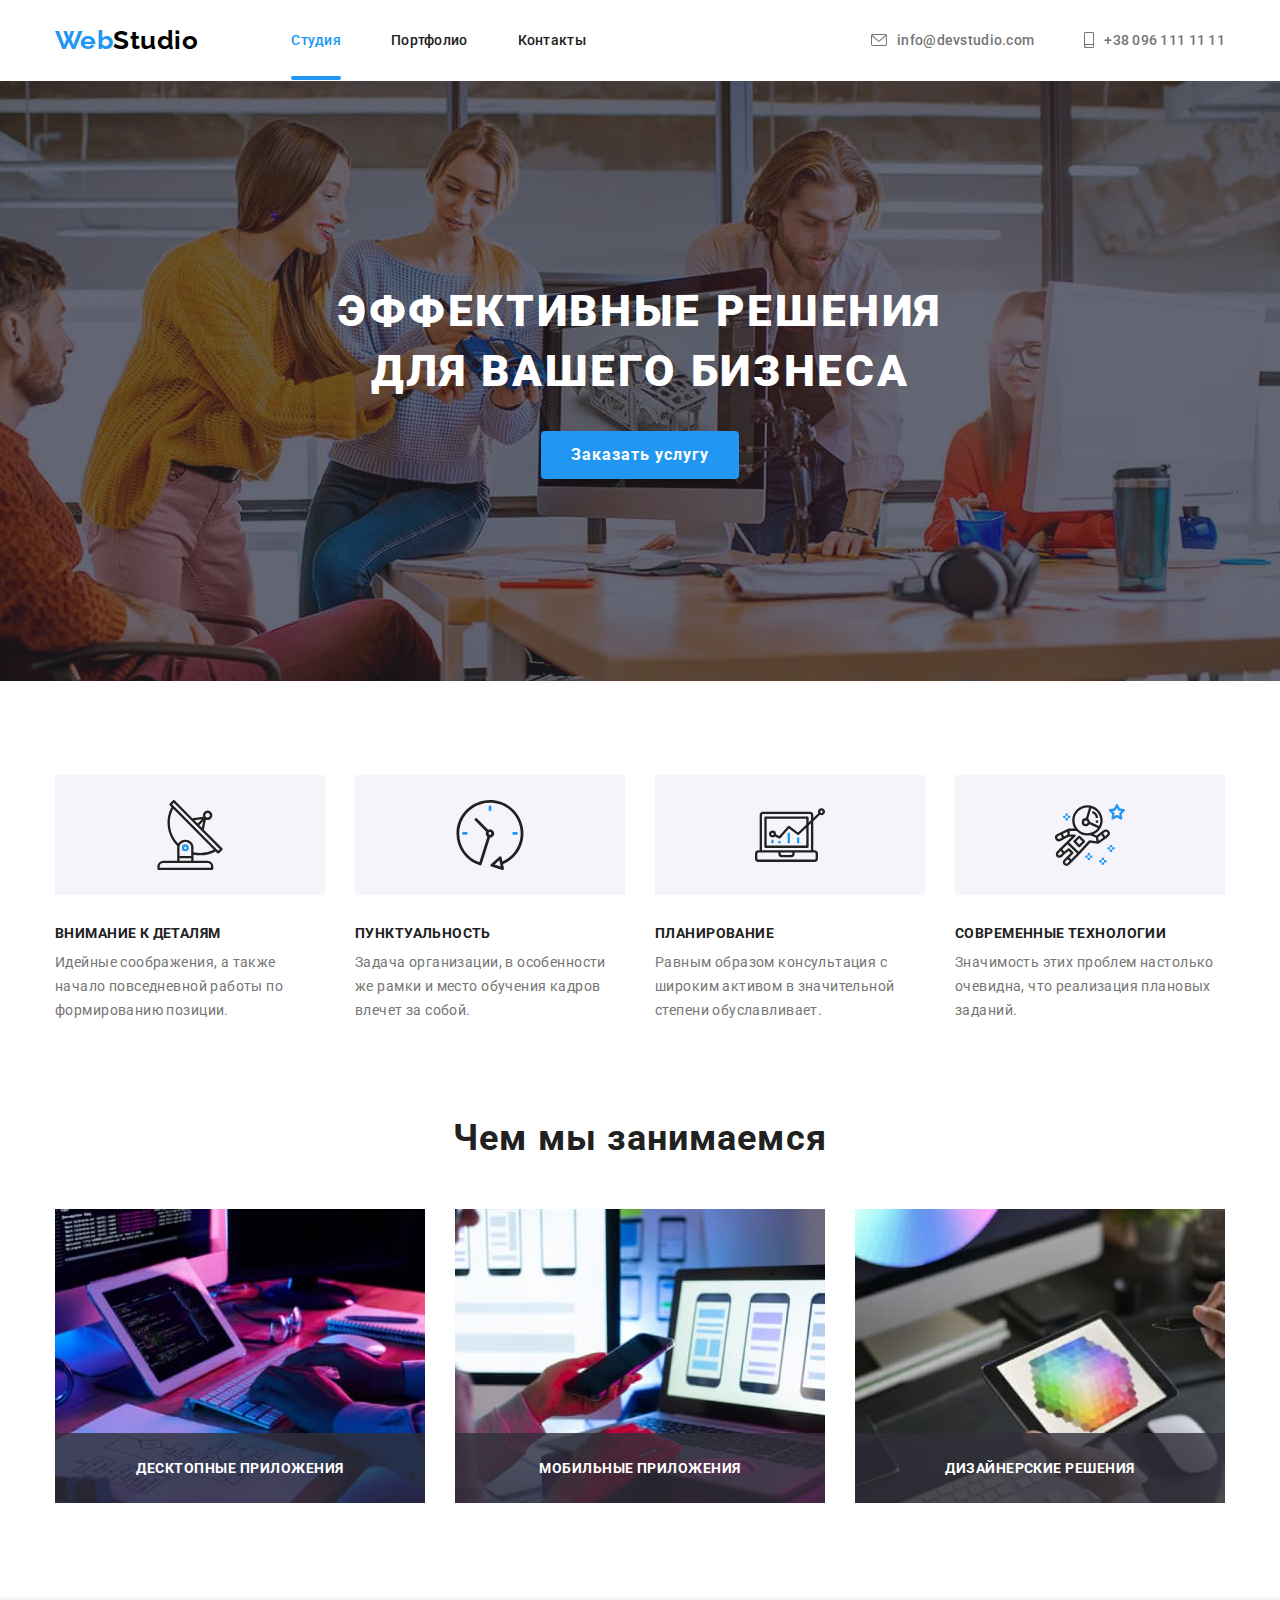
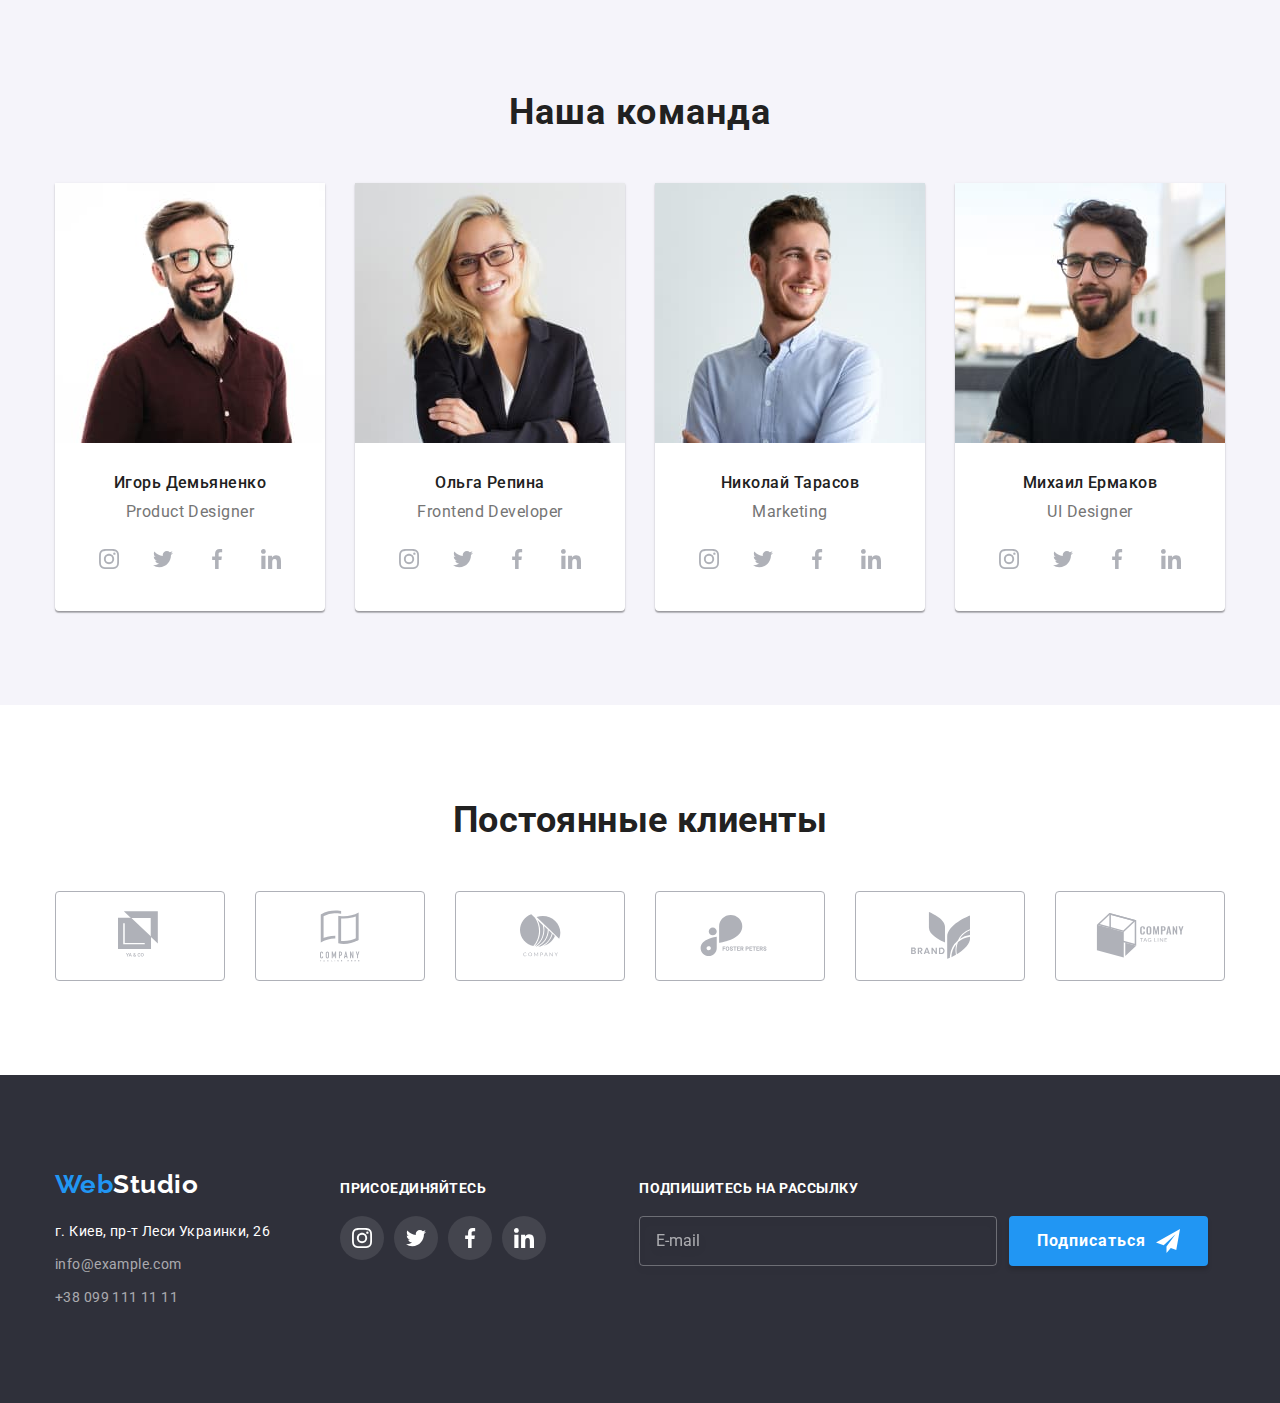
==== index.html @ e8e8400c "первый коммит домашки" ====
<!DOCTYPE html>
<html lang="ru">

<head>
    <meta charset="UTF-8">
    <meta name="viewport" content="width=device-width, initial-scale=1.0">
    <title lang="en">WebStudio</title>
    <link rel="stylesheet"
        href="https://cdnjs.cloudflare.com/ajax/libs/modern-normalize/1.0.0/modern-normalize.min.css">
    <link
        href="https://fonts.googleapis.com/css2?family=Raleway:wght@700&family=Roboto:wght@400;500;700;900&display=swap"
        rel="stylesheet">
    <link rel="stylesheet" href="./css/style.css">
</head>

<body>
    <header class="header">
        <div class="container">
            <nav class="nav">
                <a class="logotype link logo-margin-header" href="./" lang="en">
                    Web<span class="logotype-studio logotype-studio-light-theme">Studio</span>
                </a>
                <ul class="nav-list list">
                    <li class="nav-list-item">
                        <a class="nav-list-link active_link link" href="./">Студия</a>
                    </li>

                    <li class="nav-list-item">
                        <a class="nav-list-link link" href="./portfolio.html">Портфолио</a>
                    </li>

                    <li class="nav-list-item">
                        <a class="nav-list-link link" href="#">Контакты</a>
                    </li>
                </ul>
            </nav>
            <ul class="header-contacts-list list">
                <li class="header-contacts-item">
                    <a class="header-mail-link link" href="mailto:info@devstudio.com">
                        <svg class="mail-icon">
                            <use href="./images/svg/sprite.svg#icon-envelope"></use>
                        </svg>
                        info@devstudio.com
                    </a>
                </li>

                <li class="header-contacts-item">
                    <a class="header-phone-link link" href="tel:+380961111111">
                        <svg class="phone-icon">
                            <use href="./images/svg/sprite.svg#icon-smartphone"></use>
                        </svg>
                        +38 096 111 11 11
                    </a>
                </li>
            </ul>
        </div>
    </header>
    <main>
        <!-- HERO -->
        <section class="hero hero-padding">
            <div class="container">
                <h1 class="hero-title">Эффективные решения для вашего бизнеса</h1>
                <button data-modal-open class="modal-btn" type="button">Заказать услугу</button>
            </div>
        </section>
        <section class="features section-padding">
            <div class="container">
                <h2 class="visually-hidden">Наши преимущества</h2>
                <ul class="features-list list">
                    <li class="features-list-item antenna">
                        <h3 class="features-item-title">Внимание к деталям</h3>
                        <p class="features-item-text">Идейные соображения, а также начало повседневной работы по
                            формированию позиции.</p>
                    </li>

                    <li class="features-list-item">
                        <h3 class="features-item-title">Пунктуальность</h3>
                        <p class="features-item-text">Задача организации, в особенности же рамки и место обучения
                            кадров влечет за собой.</p>
                    </li>

                    <li class="features-list-item">
                        <h3 class="features-item-title">Планирование</h3>
                        <p class="features-item-text">Равным образом консультация с широким активом в значительной
                            степени обуславливает.</p>
                    </li>

                    <li class="features-list-item">
                        <h3 class="features-item-title">Современные технологии</h3>
                        <p class="features-item-text">Значимость этих проблем настолько очевидна, что реализация
                            плановых заданий.</p>
                    </li>
                </ul>
            </div>
        </section>
        <section class="specialization">
            <div class="container">
                <h2 class="specialization-title">Чем мы занимаемся</h2>
                <ul class="specialization-list list">
                    <li class="specialization-list-item">
                        <img class="specialization-img" src="./images/main/about-us/img-left.jpg"
                            alt="Чем мы занимаемся" width="370" height="294">
                        <p class="specialization-text">Десктопные приложения</p>
                    </li>

                    <li class="specialization-list-item">
                        <img class="specialization-img" src="./images/main/about-us/img-middle.jpg"
                            alt="Чем мы занимаемся" width="370" height="294">
                        <p class="specialization-text">Мобильные приложения</p>
                    </li>

                    <li class="specialization-list-item">
                        <img class="specialization-img" src="./images/main/about-us/img-right.jpg"
                            alt="Чем мы занимаемся" width="370" height="294">
                        <p class="specialization-text">Дизайнерские решения</p>
                    </li>
                </ul>
            </div>
        </section>
        <section class="our-team section-padding">
            <div class="container">
                <h2 class="specialization-title">Наша команда</h2>
                <ul class="our-team-list list">
                    <li class="our-team-list-item">
                        <img class="our-team-img" src="./images/main/our-team/ihor-demyanenko.jpg"
                            alt="Игорь Демьяненко" width="270" height="260">
                        <div class="team-content">
                            <h3 class="our-team-item-title">Игорь Демьяненко</h3>
                            <p class="our-team-item-text">Product Designer</p>

                            <ul class="team-socials-list list">
                                <li class="team-socials-list-item">
                                    <a class="team-socials-list-link link" href="">
                                        <svg class="our-team-icon">
                                            <use href="./images/svg/sprite.svg#icon-instagram"></use>
                                        </svg>
                                    </a>
                                </li>
                                <li class="team-socials-list-item">
                                    <a class="team-socials-list-link link" href="">
                                        <svg class="our-team-icon">
                                            <use href="./images/svg/sprite.svg#icon-twitter"></use>
                                        </svg>
                                    </a>
                                </li>
                                <li class="team-socials-list-item">
                                    <a class="team-socials-list-link link" href="">
                                        <svg class="our-team-icon">
                                            <use href="./images/svg/sprite.svg#icon-facebook"></use>
                                        </svg>
                                    </a>
                                </li>
                                <li class="team-socials-list-item">
                                    <a class="team-socials-list-link link" href="">
                                        <svg class="our-team-icon">
                                            <use href="./images/svg/sprite.svg#icon-linkedin"></use>
                                        </svg>
                                    </a>
                                </li>
                            </ul>
                        </div>
                    </li>

                    <li class="our-team-list-item">
                        <img class="our-team-img" src="./images/main/our-team/olga-repina.jpg" alt="Ольга Репина"
                            width="270" height="260">
                        <div class="team-content">
                            <h3 class="our-team-item-title">Ольга Репина</h3>
                            <p class="our-team-item-text">Frontend Developer</p>

                            <ul class="team-socials-list list">
                                <li class="team-socials-list-item">
                                    <a class="team-socials-list-link link" href="">
                                        <svg class="our-team-icon">
                                            <use href="./images/svg/sprite.svg#icon-instagram"></use>
                                        </svg>
                                    </a>
                                </li>
                                <li class="team-socials-list-item">
                                    <a class="team-socials-list-link link" href="">
                                        <svg class="our-team-icon">
                                            <use href="./images/svg/sprite.svg#icon-twitter"></use>
                                        </svg>
                                    </a>
                                </li>
                                <li class="team-socials-list-item">
                                    <a class="team-socials-list-link link" href="">
                                        <svg class="our-team-icon">
                                            <use href="./images/svg/sprite.svg#icon-facebook"></use>
                                        </svg>
                                    </a>
                                </li>
                                <li class="team-socials-list-item">
                                    <a class="team-socials-list-link link" href="">
                                        <svg class="our-team-icon">
                                            <use href="./images/svg/sprite.svg#icon-linkedin"></use>
                                        </svg>
                                    </a>
                                </li>
                            </ul>
                        </div>
                    </li>

                    <li class="our-team-list-item">
                        <img class="our-team-img" src="./images/main/our-team/nikolai-tarasov.jpg" alt="Николай Тарасов"
                            width="270" height="260">
                        <div class="team-content">
                            <h3 class="our-team-item-title">Николай Тарасов</h3>
                            <p class="our-team-item-text">Marketing</p>

                            <ul class="team-socials-list list">
                                <li class="team-socials-list-item">
                                    <a class="team-socials-list-link link" href="">
                                        <svg class="our-team-icon">
                                            <use href="./images/svg/sprite.svg#icon-instagram"></use>
                                        </svg>
                                    </a>
                                </li>
                                <li class="team-socials-list-item">
                                    <a class="team-socials-list-link link" href="">
                                        <svg class="our-team-icon">
                                            <use href="./images/svg/sprite.svg#icon-twitter"></use>
                                        </svg>
                                    </a>
                                </li>
                                <li class="team-socials-list-item">
                                    <a class="team-socials-list-link link" href="">
                                        <svg class="our-team-icon">
                                            <use href="./images/svg/sprite.svg#icon-facebook"></use>
                                        </svg>
                                    </a>
                                </li>
                                <li class="team-socials-list-item">
                                    <a class="team-socials-list-link link" href="">
                                        <svg class="our-team-icon">
                                            <use href="./images/svg/sprite.svg#icon-linkedin"></use>
                                        </svg>
                                    </a>
                                </li>
                            </ul>
                        </div>
                    </li>

                    <li class="our-team-list-item">
                        <img class="our-team-img" src="./images/main/our-team/mikhail-ermakov.jpg" alt="Михаил Ермаков"
                            width="270" height="260">
                        <div class="team-content">
                            <h3 class="our-team-item-title">Михаил Ермаков</h3>
                            <p class="our-team-item-text">UI Designer</p>

                            <ul class="team-socials-list list">
                                <li class="team-socials-list-item">
                                    <a class="team-socials-list-link link" href="">
                                        <svg class="our-team-icon">
                                            <use href="./images/svg/sprite.svg#icon-instagram"></use>
                                        </svg>
                                    </a>
                                </li>
                                <li class="team-socials-list-item">
                                    <a class="team-socials-list-link link" href="">
                                        <svg class="our-team-icon">
                                            <use href="./images/svg/sprite.svg#icon-twitter"></use>
                                        </svg>
                                    </a>
                                </li>
                                <li class="team-socials-list-item">
                                    <a class="team-socials-list-link link" href="">
                                        <svg class="our-team-icon">
                                            <use href="./images/svg/sprite.svg#icon-facebook"></use>
                                        </svg>
                                    </a>
                                </li>
                                <li class="team-socials-list-item">
                                    <a class="team-socials-list-link link" href="">
                                        <svg class="our-team-icon">
                                            <use href="./images/svg/sprite.svg#icon-linkedin"></use>
                                        </svg>
                                    </a>
                                </li>
                            </ul>
                        </div>
                    </li>
                </ul>
            </div>
        </section>
        <section class="regular-clients section-padding">
            <div class="container">
                <h2 class="regular-clients-title">Постоянные клиенты</h2>
                <ul class="regular-clients-list list">
                    <li class="regular-clients-item">
                        <a class="regular-clients-link link" href="">
                            <svg class="icon-regular-clients" width="44" height="49">
                                <use href="./images/svg/sprite.svg#icon-Client-1"></use>
                            </svg>
                        </a>
                    </li>
                    <li class="regular-clients-item">
                        <a class="regular-clients-link link" href="">
                            <svg class="icon-regular-clients" width="40" height="52">
                                <use href="./images/svg/sprite.svg#icon-Client-2"></use>
                            </svg>
                        </a>
                    </li>
                    <li class="regular-clients-item">
                        <a class="regular-clients-link link" href="">
                            <svg class="icon-regular-clients" width="41" height="43">
                                <use href=" ./images/svg/sprite.svg#icon-Client-3"></use>
                            </svg>
                        </a>
                    </li>
                    <li class="regular-clients-item">
                        <a class="regular-clients-link link" href="">
                            <svg class="icon-regular-clients" width="80" height="42">
                                <use href="./images/svg/sprite.svg#icon-Client-4"></use>
                            </svg>
                        </a>
                    </li>
                    <li class="regular-clients-item">
                        <a class="regular-clients-link link" href="">
                            <svg class="icon-regular-clients" width="59" height="47">
                                <use href="./images/svg/sprite.svg#icon-Client-5"></use>
                            </svg>
                        </a>
                    </li>
                    <li class="regular-clients-item">
                        <a class="regular-clients-link link" href="">
                            <svg class="icon-regular-clients" width="89" height="45">
                                <use href="./images/svg/sprite.svg#icon-Client-6"></use>
                            </svg>
                        </a>
                    </li>
                </ul>
            </div>
        </section>
    </main>
    <footer class="footer section-padding">
        <div class="container">
            <div class="address-container">
                <a class="logotype link logo-margin-footer" href="./">
                    Web<span class="logotype-studio logotype-studio-dark-theme">Studio</span>
                </a>
                <address class="address">
                    <ul class="contact-information-list list">
                        <li class="contact-information-list-item">
                            <a class="contact-information-address-link link"
                                href="https://goo.gl/maps/LeHWgoiSGdTN2wAK9" target="_blank"
                                rel="noopener noreferrer">г. Киев,
                                пр-т Леси
                                Украинки,
                                26
                            </a>
                        </li>
                        <li class="contact-information-list-item">
                            <a class="contact-information-link link" href="mailto:info@example.com">info@example.com</a>
                        </li>
                        <li class="contact-information-list-item">
                            <a class="contact-information-link link" href="tel:+380991111111">+38 099 111 11 11</a>
                        </li>
                    </ul>
                </address>
            </div>
            <div class="socials-footer-container">
                <h2 class="socials-footer-title">присоединяйтесь</h2>
                <ul class="footer-socials-list list">
                    <li class="team-socials-list-item">
                        <a class="team-socials-list-link link socials-dark-theme" href="">
                            <svg class="our-team-icon">
                                <use href="./images/svg/sprite.svg#icon-instagram"></use>
                            </svg>
                        </a>
                    </li>
                    <li class="team-socials-list-item">
                        <a class="team-socials-list-link link socials-dark-theme" href="">
                            <svg class="our-team-icon">
                                <use href="./images/svg/sprite.svg#icon-twitter"></use>
                            </svg>
                        </a>
                    </li>
                    <li class="team-socials-list-item">
                        <a class="team-socials-list-link link socials-dark-theme" href="">
                            <svg class="our-team-icon">
                                <use href="./images/svg/sprite.svg#icon-facebook"></use>
                            </svg>
                        </a>
                    </li>
                    <li class="team-socials-list-item">
                        <a class="team-socials-list-link link socials-dark-theme" href="">
                            <svg class="our-team-icon">
                                <use href="./images/svg/sprite.svg#icon-linkedin"></use>
                            </svg>
                        </a>
                    </li>
                </ul>
            </div>

            <form class="form-footer">
                <h2 class="form-footer-title">Подпишитесь на рассылку</h2>
                <div class="form-row">
                    <label class="form-field-footer">
                        <input class="form-input-footer" type="email" name="mail" placeholder="E-mail">
                    </label>
                    <button type="submit" class="footer-subscribe-button">
                        <span>Подписаться</span>
                        <svg class="footer-subscribe-icon">
                            <use href="./images/svg/sprite.svg#icon-send-mail"></use>
                        </svg>
                    </button>
                </div>
            </form>

        </div>
    </footer>

    <div data-modal class="backdrop is-hidden">
        <div class="modal">
            <button data-modal-close class="modal-button-close">
                <svg class="modal-icon">
                    <use href="./images/svg/sprite.svg#icon-close"></use>
                </svg>
            </button>

            <form action="#" class="modal-form">
                <p class="modal-title">Оставьте свои данные, мы вам перезвоним</p>

                <label class="modal-form-input-label" for="modal-name"><span class="text-lable">Имя</span>
                    <span class="modal-form-input-wrapper">
                        <input class="modal-form-input" type="name" name="user-name" id="modal-name">
                        <svg class="modal-form-icon">
                            <use href="./images/svg/sprite.svg#icon-modal-name"></use>
                        </svg>
                    </span>
                </label>

                <label class="modal-form-input-label" for="modal-phone"><span class="text-lable">Телефон</span>
                    <span class="modal-form-input-wrapper">
                        <input class="modal-form-input" type="tel" name="user-phone" id="modal-phone">
                        <svg class="modal-form-icon">
                            <use href="./images/svg/sprite.svg#icon-modal-phone"></use>
                        </svg>
                    </span>
                </label>

                <label class="modal-form-input-label" for="modal-mail"><span class="text-lable">Почта</span>
                    <span class="modal-form-input-wrapper">
                        <input class="modal-form-input" type="email" name="user-mail" id="modal-mail">
                        <svg class="modal-form-icon">
                            <use href="./images/svg/sprite.svg#icon-modal-mail"></use>
                        </svg>
                    </span>
                </label>

                <label class="modal-form-input-label" for="modal-comment"><span class="text-lable">Комментарий</span>
                    <textarea class="modal-form-msg" name="user-comment" id="modal-comment"
                        placeholder="Введите текст"></textarea>
                </label>

                <input class="modal-form-check-policy visually-hidden" type="checkbox" name="user-policy" id="policy">
                <label class="modal-form-label-policy" for="policy">Соглашаюсь с рассылкой и принимаю
                    <a class="policy-link" href="#">Условия договора</a>
                </label>

                <button class="modal-submit-button" type="submit">Отправить</button>
            </form>

        </div>
    </div>
    <script src="./js/modal.js"></script>
</body>

</html>
---- css/style.css ----
:root {
    --text-font: 'Roboto', sans-serif;
    --logo-font: 'Raleway', sans-serif;
    --text-color: #757575;
    --title-color: #212121;
    --accent-color: #2196F3;
    --header-hero-btn-color: #FFFFFF;
    --hero-footer-bgrnd-color: #2F303A;
    --our-team-bgrnd-color: #F5F4FA;
    --social-links-color: #AFB1B8;
    --hero-bgrnd-color: rgba(47, 48, 58, 0.4);
    --portfolio-cards-border: 1px solid #EEEEEE;
    --specialization-text-bg-color: rgba(47, 48, 58, 0.8);
    --cards-overlay-bg-color: rgba(33, 150, 243, 0.9);
    --backdrop-overlay-bg-color: rgba(0, 0, 0, 0.2);
}

body {
    font-family: 'Roboto', sans-serif;
    letter-spacing: 0.03em;
}

.visually-hidden:not(:focus):not(:active),
input[type="checkbox"].visually-hidden,
input[type="radio"].visually-hidden {
  position: absolute;
  width: 1px;
  height: 1px;
  margin: -1px;
  border: 0;
  padding: 0;
  white-space: nowrap;
  clip-path: inset(100%);
  clip: rect(0 0 0 0);
  overflow: hidden;
}

h1,
h2,
h3,
h4,
h5,
h6,
p {
margin: 0;
}

ul,
ol {
margin: 0;
padding: 0;
}

img {
display: block;
max-width: 100%;
height: auto;
}

.list {
list-style: none;
}

.link {
text-decoration: none;
}

.container {
    width: 1200px;
    padding-left: 15px;
    padding-right: 15px;
    margin: 0 auto;
}

.section-padding {
    padding-top: 94px;
    padding-bottom: 94px;
}

.border {
    border-bottom: 1px solid #ECECEC;
}

/* ===== HEADER===== */
.header .container {
    display: flex;
    align-items: center;
}

.logotype {
    font-family: var(--logo-font);
    font-weight: 700;
    font-size: 26px;
    line-height: 1.192;
    color: var(--accent-color);
}

.logo-margin-header {
    margin-right: 93px;
    padding-top: 24.6px;
    padding-bottom: 25px;
}

.logotype-studio-light-theme {
    color: #000000;
}

.logotype-studio-dark-theme {
    color: var(--header-hero-btn-color);
}

.nav {
    display: flex;
    align-items: center;
}

.nav-list {
    display: flex;
    align-items: center;
}

.nav-list-item:not(:last-child) {
    margin-right: 50px;
}

.nav-list-link {
    position: relative;
    display: block;
    font-weight: 500;
    font-size: 14px;
    line-height: 1.143;
    letter-spacing: 0.02em;
    color: var(--title-color);
    padding-top: 32px;
    padding-bottom: 32px;

    transition: color 250ms cubic-bezier(0.4, 0, 0.2, 1);
}

.nav-list-link::after {
    position: absolute;
    content: '';
    height: 4px;
    width: 100%;
    left: 0;
    bottom: 0;

    background-color: var(--accent-color);
    border-radius: 2px;
    transition: transform 250ms cubic-bezier(0.4, 0, 0.2, 1);
    transform: scale(0);
}

.nav-list-link:hover::after,
.nav-list-link:focus::after,
.nav-list-link.active_link::after   {
    transform: scaleX(1);
}

.header-contacts-list {
    display: flex;
    align-items: center;
    margin-left: auto;
}

.header-contacts-item:not(:last-child) {
    margin-right: 50px;
}

.header-mail-link {
    display: flex;
    align-items: center;
    font-weight: 500;
    font-size: 14px;
    line-height: 1.143;
    letter-spacing: 0.02em;
    color: var(--text-color);
    padding-top: 32px;
    padding-bottom: 32px;
    fill: currentColor;


    transition: color 250ms cubic-bezier(0.4, 0, 0.2, 1);
}

.mail-icon {
    width: 16px;
    height: 12px;
    margin-right: 10px;
    object-fit: cover;
}

.header-phone-link{
    display: flex;
    align-items: center;
    font-weight: 500;
    font-size: 14px;
    line-height: 1.143;
    letter-spacing: 0.02em;
    color: var(--text-color);
    padding-top: 32px;
    padding-bottom: 32px;
    fill: currentColor;

    transition: color 250ms cubic-bezier(0.4, 0, 0.2, 1);
}

.nav-list-link:hover,
.nav-list-link:focus,
.header-mail-link:hover,
.header-mail-link:focus,
.header-phone-link:hover,
.header-phone-link:focus,
.active_link
 {
    color: var(--accent-color);
}

.phone-icon {
    width: 10px;
    height: 16px;
    margin-right: 10px;
}
/* ===== END HEADER ===== */

/* ===== HERO ===== */
.hero {
    max-width: 1600px;
    height: 600px;
    margin-right: auto;
    margin-left: auto;
    padding-top: 200px;
    padding-bottom: 200px;

    background-image: linear-gradient(to right,
    var(--hero-bgrnd-color) 50%,
    var(--hero-bgrnd-color) 50%
    ),
    url(../images/hero.jpg);
    background-color: var(--hero-footer-bgrnd-color);
    background-position: center;
    background-size: cover;
    }

.hero .container {
    display: flex;
    flex-direction: column;
    align-items: center;
}

.hero-title {
    font-weight: 900;
    font-size: 44px;
    line-height: 1.364;
    text-align: center;
    letter-spacing: 0.06em;
    text-transform: uppercase;
    color: var(--header-hero-btn-color);
    max-width: 696px;
    margin-bottom: 30px;
}

.modal-btn {
    /* min-width: 200px; */
    font-family: inherit;
    font-weight: 700;
    font-size: 16px;
    line-height: 1.875;
    letter-spacing: 0.06em;

    color: var(--header-hero-btn-color);
    background-color: var(--accent-color);
    box-shadow: 0px 4px 4px rgba(0, 0, 0, 0.15);
    border-radius: 4px;
    cursor: pointer;
    border: none;
    padding: 9px 30px;
}

/* ===== END HERO ===== */

/* ===== FEATURES ===== */
.features .container {
    display: flex;
}

.features-list {
    display: flex;
}

.features-list-item {
    width: calc((100% - 90px) / 4);
    margin-right: 30px;
}

.features-list-item:last-child {
    margin-right: 0px;
}

.features-list-item h3 {
    margin-bottom: 10px;
}

.features-item-title {
    font-weight: 700;
    font-size: 14px;
    line-height: 1.143;
    letter-spacing: 0.03em;
    text-transform: uppercase;
    color: var(--title-color);
}

.features-item-text {
    font-weight: 400;
    font-size: 14px;
    line-height: 1.714;
    letter-spacing: 0.03em;
    color: var(--text-color);
}

.features-list-item::before {
    content: '';
    display: block;
    height: 120px;
    background-color: var(--our-team-bgrnd-color);
    margin-bottom: 30px;
}

.features-list-item:nth-child(1)::before {
    background-image: url('../images/svg/features/antenna.svg');
    background-repeat: no-repeat;
    background-position: center;
}

.features-list-item:nth-child(2)::before {
    background-image: url('../images/svg/features/clock.svg');
    background-repeat: no-repeat;
    background-position: center;
}

.features-list-item:nth-child(3)::before {
    background-image: url('../images/svg/features/diagram.svg');
    background-repeat: no-repeat;
    background-position: center;
}

.features-list-item:nth-child(4)::before {
    background-image: url('../images/svg/features/astronaut.svg');
    background-repeat: no-repeat;
    background-position: center;
}
/* ===== END FEATURES ===== */

/* ===== SPECIALIZATION ===== */
.specialization {
        padding-bottom: 94px;
}

.specialization .container {
    display: flex;
    flex-direction: column;
    align-items: center;
}

.specialization-list {
    display: flex;
}

.specialization-list-item {
    position: relative;
    width: calc((100% - 60px) / 3);
    margin-right: 30px;
}

.specialization-list-item:last-child {
    margin-right: 0px;
}

.specialization-title {
    font-weight: 700;
    font-size: 36px;
    line-height: 1.167;
    text-align: center;
    letter-spacing: 0.03em;
    color: var(--title-color);
    margin-bottom: 50px;
}

.specialization-text {
    position: absolute;
    left: 0%;
    bottom: 0%;

    display: flex;
    align-items: center;
    justify-content: center;

    height: 70px;
    width: 100%;

    font-weight: 700;
    font-size: 14px;
    line-height: 1.143;
    text-transform: uppercase;
    color: var(--header-hero-btn-color);
    background-color:var(--specialization-text-bg-color);
}

/* ===== END SPECIALIZATION ===== */

/* ===== OUR TEAM ===== */
.our-team {
    background-color: var(--our-team-bgrnd-color);
}

.our-team .container {
    display: flex;
    flex-direction: column;
    align-items: center;
}

.our-team-list {
    display: flex;
}

.our-team-list-item {
    width: calc((100% - 90px)/4);
    margin-right: 30px;
    background: var(--header-hero-btn-color);

    box-shadow: 0px 1px 3px rgba(0, 0, 0, 0.12), 0px 1px 1px rgba(0, 0, 0, 0.14), 0px 2px 1px rgba(0, 0, 0, 0.2);
    border-radius: 0px 0px 4px 4px;
}

.our-team-list-item:last-child {
    margin-right: 0px;
}

.team-content {
    padding: 30px 32px;
}

.our-team-list-item h3 {
    margin-bottom: 10px;
}

.our-team-item-title {
    font-weight: 500;
    font-size: 16px;
    line-height:  1.188;
    /* identical to box height */
    text-align: center;
    letter-spacing: 0.03em;
    color: var(--title-color);
}

.our-team-item-text {
    font-weight: 400;
    font-size: 16px;
    line-height:  1.188;
    /* identical to box height */
    text-align: center;
    letter-spacing: 0.03em;
    color: var(--text-color);
    margin-bottom: 16px;
}

.team-socials-list-item {
    display: flex;
}

.team-socials-list-item:not(:last-child) {
    margin-right: 10px;
}

.team-socials-list {
    display: flex;
    align-items: center;
}

.team-socials-list-link {
    display: flex;
    align-items: center;
    justify-content: center;
    width: 44px;
    height: 44px;
    border-radius: 50%;
    color: var(--social-links-color);

    transition: color 250ms cubic-bezier(0.4, 0, 0.2, 1),
    background-color 250ms cubic-bezier(0.4, 0, 0.2, 1);
}

.team-socials-list-link:hover,
.team-socials-list-link:focus {
    color: var(--header-hero-btn-color);
    background-color: var(--accent-color);
}

.our-team-icon {
    width: 20px;
    height: 20px;
    fill: currentColor;
}

/* ===== END OUR TEAM ===== */

/* ===== REGULAR CLIENTS ===== */
.regular-clients .container {
    display: flex;
    flex-direction: column;
    align-items: center;
}

.regular-clients-list {
    display: flex;
    justify-content: center;
}

.regular-clients-item:not(:last-child) {
    margin-right: 30px;
}

.regular-clients-link {
    display: flex;
    align-items: center;
    justify-content: center;
    width: 170px;
    height: 90px;
    color: var(--social-links-color);
    border: 1px solid var(--social-links-color);
    border-radius: 4px;

    transition: color 250ms cubic-bezier(0.4, 0, 0.2, 1),
    border 250ms cubic-bezier(0.4, 0, 0.2, 1);
}

.regular-clients-link:hover,
.regular-clients-link:focus {
    color: var(--accent-color);
    border: 1px solid var(--accent-color);
}

.icon-regular-clients {
    fill: currentColor;
}

.regular-clients-title {
    font-weight: 700;
    font-size: 36px;
    line-height: 1.167;
    color: var(--title-color);
    margin-bottom: 50px;
}

/* ===== END REGULAR CLIENTS ===== */

/* ===== FOOTER ===== */
.footer {
    background-color: var(--hero-footer-bgrnd-color);
}

.footer .container {
    display: flex;
    align-items: baseline;
}

.address-container {
    display: flex;
    flex-direction: column;
    margin-right: 70px;
}

.logo-margin-footer {
    margin-bottom: 20px;
}

.contact-information-list-item:not(:last-child) {
    margin-bottom: 9px;
}

.contact-information-address-link {
    font-style: normal;
    font-weight: 400;
    font-size: 14px;
    line-height: 1.714;
    /* or 171% */
    letter-spacing: 0.03em;
    color: var(--header-hero-btn-color);
}

.contact-information-link {
    font-style: normal;
    font-weight: 400;
    font-size: 14px;
    line-height: 24px;
    letter-spacing: 0.03em;
    color: rgba(255, 255, 255, 0.6);

    transition: color 250ms cubic-bezier(0.4, 0, 0.2, 1);
}

.contact-information-link:hover,
.contact-information-link:focus {
    color:var(--accent-color)
}


.socials-footer-container {
    display: flex;
    flex-direction: column;
    
    margin-right: 93px;
}

.socials-footer-title {
    font-weight: 700;
    font-size: 14px;
    line-height: 1.143;
    text-transform: uppercase;
    color: var(--header-hero-btn-color);
    margin-bottom: 20px;
}

.footer-socials-list {
    display: flex;
    justify-content: space-between;
}

.socials-dark-theme {
    color: var(--header-hero-btn-color);
    background: rgba(255, 255, 255, 0.1);
}


.form-footer {
    display: flex;
    align-items: flex-start;
    flex-direction: column;
}

.form-row {
    display: flex;
}

.form-field-footer {
    margin-right: 12px;
}

.form-input-footer {
    font-weight: 400;
    font-size: 16px;
    line-height: 1.429;

    width: 358px;
    height: 50px;

    padding: 15px 16px;

    color: var(--header-hero-btn-color);
    background-color: rgba(33,150,243,0);
    border: 1px solid rgba(255, 255, 255, 0.3);
    filter: drop-shadow(0px 4px 4px rgba(0, 0, 0, 0.15));
    border-radius: 4px;
}

.form-input-footer::placeholder {
    font-family: inherit;
    font-weight: 400;
    font-size: 16px;
    line-height: 1.25;

    color: rgba(255, 255, 255, 0.6);
}

.form-footer-title {
    font-weight: 700;
    font-size: 14px;
    line-height: 1.143;
    text-transform: uppercase;

    color: var(--header-hero-btn-color);

    margin-bottom: 20px;
}

.footer-subscribe-button {
    display: flex;
    align-items: center;

    padding: 10px 28px;

    font-family: inherit;
    font-weight: 700;
    font-size: 16px;
    line-height: 1.875;

    letter-spacing: 0.06em;

    color: var(--header-hero-btn-color);
    background-color:var(--accent-color);
    box-shadow: 0px 4px 4px rgba(0, 0, 0, 0.15);
    border: none;
    border-radius: 4px;
    cursor: pointer;
    align-self: flex-start;
}

.footer-subscribe-icon {
    height: 24px;
    width: 24px;

    margin-left: 10px;

    fill: var(--header-hero-btn-color);
}

/* ===== END FOOTER ===== */

/* ==== BACKDROP ==== */

.backdrop {
    position: fixed;
    top: 0;
    left: 0;

    width: 100%;
    height: 100%;

    background-color: var(--backdrop-overlay-bg-color);
    
    transition: opacity 250ms cubic-bezier(0.4, 0, 0.2, 1);
}

.backdrop.is-hidden {
    opacity: 0;
    pointer-events: none;
}

.modal {
    position: absolute;
    top: 50%;
    left: 50%;
    transform: translate(-50%, -50%);

    width: 528px;
    height: 581px;
    padding: 40px;

    background: var(--header-hero-btn-color);
    box-shadow: 0px 1px 3px rgba(0, 0, 0, 0.12), 0px 1px 1px rgba(0, 0, 0, 0.14), 0px 2px 1px rgba(0, 0, 0, 0.2);
    border-radius: 4px;
}

.modal-button-close {
    position: absolute;
    top: 8px;
    right: 8px;

    width: 30px;
    height: 30px;

    cursor: pointer;
    background: var(--header-hero-btn-color);
    border: 1px solid rgba(0, 0, 0, 0.1);
    border-radius: 50%;
    fill: currentColor;
}

.modal-button-close:hover {
    color: var(--accent-color);
}

.modal-icon {
    width: 11px;
    height: 11px;
}

.modal-form {
    display: flex;
    flex-direction: column;
}

.modal-form-input-wrapper {
    display: block;
    position: relative;
}

.modal-form-input-label {
    margin-bottom: 10px;
}

.text-lable {
    display: inline-block;

    font-weight: 400;
    font-size: 12px;
    line-height: 1.167;
    letter-spacing: 0.01em;
    color: var(--text-color);

    margin-bottom: 4px;
}

.modal-form-input {
    display: block;
    width: 100%;
    height: 40px;

    padding-left: 42px;

    border: 1px solid rgba(33, 33, 33, 0.2);
    border-radius: 4px;
    transition: border-color 250ms cubic-bezier(0.4, 0, 0.2, 1);
    cursor: pointer;
}

.modal-form-input:focus,
.modal-form-msg:focus {
    outline: none;
    border-color: var(--accent-color);
}

.modal-form-input:focus + .modal-form-icon {
    fill: var(--accent-color);
}

.modal-form-icon {
    position: absolute;
    top: 50%;
    left: 12px;
    transform: translateY(-50%);

    height: 18px;
    width: 18px;
    transition: fill 250ms cubic-bezier(0.4, 0, 0.2, 1);
}

.modal-form-msg {
    font-weight: 400;
    font-size: 14px;
    line-height: 1.143;
    letter-spacing: 0.01em;

    display: block;
    width: 100%;
    height: 120px;
    padding: 12px 16px;
    resize: none;
    border: 1px solid rgba(33, 33, 33, 0.2);
    border-radius: 4px;
    cursor: pointer;
    transition: border-color 250ms cubic-bezier(0.4, 0, 0.2, 1);
}

.modal-form-msg::placeholder {
    color: rgba(117, 117, 117, 0.5);
}

.modal-form-label-policy::before {
    content: '';
    display: inline-block;
    width: 16px;
    height: 15px;

    margin-right: 8.38px;

    border: 2px solid var(--title-color);
    border-radius: 2px;
    cursor: pointer;
}

.modal-form-check-policy:checked + .modal-form-label-policy::before {
    background-position: center;
    background-size: contain;
    background-repeat: no-repeat;
    background-image: url(../images/svg/icon-check-enabled.svg);
    border: none;
}

.modal-form-check-policy:focus + .modal-form-label-policy::before {
    border-color: var(--accent-color);
}

.modal-form-label-policy {
    display: flex;
    align-items: center;
    flex-wrap: wrap;
    justify-content: center;

    font-weight: 400;
    font-size: 14px;
    line-height: 1.714;
    color: var(--text-color);

    margin-top: 10px;
    margin-bottom: 30px;
}

.policy-link {
    display: inline-block;
    color: var(--accent-color);
    margin-left: 5px;
}

.modal-title {
    align-self: center;
    margin-bottom: 12px;

    font-weight: 700;
    font-size: 20px;
    line-height: 1.15;

    color: var(--title-color);
}

.modal-submit-button {
    font-family: inherit;
    font-weight: 700;
    font-size: 16px;
    line-height: 1.875;
    letter-spacing: 0.06em;

    padding: 10px 55px;
    align-self: center;

    border: none;
    color: var(--header-hero-btn-color);
    background-color: #188CE8;
    box-shadow: 0px 4px 4px rgba(0, 0, 0, 0.15);
    border-radius: 4px;
    cursor: pointer;
}



/* ==== END BACKDROP ==== */


/* ----------- ПОРТФОЛИО ---------- */
.portfolio .container {
    display: flex;
    flex-direction: column;
    align-items: center;
}

.filter-list {
    display: flex;
    align-items: center;
    margin-bottom: 50px;
}

.filter-list-item:not(:last-child) {
    margin-right: 8px;
}

.filter-list-button {
    font-family: inherit;
    font-weight: 500;
    font-size: 16px;
    line-height: 1.625;
    /* identical to box height, or 162% */
    text-align: center;
    letter-spacing: 0.03em;
    color: var(--title-color);
    background-color: var(--our-team-bgrnd-color);
    border-radius: 4px;
    cursor: pointer;
    border: none;
    padding: 6px 22px;

    transition: color 250ms cubic-bezier(0.4, 0, 0.2, 1),
    background-color 250ms cubic-bezier(0.4, 0, 0.2, 1),
    box-shadow 250ms cubic-bezier(0.4, 0, 0.2, 1);
}

.filter-list-button:hover,
.filter-list-button:focus {
    color: var(--header-hero-btn-color);
    background-color: var(--accent-color);
    box-shadow: 0px 3px 1px rgba(0, 0, 0, 0.1), 0px 1px 2px
}

.projects-list {
    display: flex;
    flex-wrap: wrap;
}

.projects-list-item {
    width: calc((100% - 60px) / 3);
    margin-right: 30px;
    margin-bottom: 30px;
}

.projects-list-link {
    display: block;
    border: var(--portfolio-cards-border);

    transition: border 250ms cubic-bezier(0.4, 0, 0.2, 1),
    box-shadow 250ms cubic-bezier(0.4, 0, 0.2, 1);
}

.projects-list-link:hover,
.projects-list-link:focus  {
    border: 1px solid #EEEEEE;
    box-shadow: 0px 1px 1px rgba(0, 0, 0, 0.12), 0px 4px 4px rgba(0, 0, 0, 0.06), 1px 4px 6px rgba(0, 0, 0, 0.16);
}


.projects-list-item:nth-child(3n) {
    margin-right: 0;
}

.projects-list-item:nth-last-child(-n+3) {
    margin-bottom: 0px;
}

.cards-overlay {
    position: relative;
    overflow: hidden;
}

.cards-overlay-text {
    position: absolute;
    top: 0;
    left: 0;

    width: 100%;
    height: 100%;
    padding: 63px 24px;

    font-weight: 400;
    font-size: 18px;
    line-height: 1.556;
    color: var(--header-hero-btn-color);
    background-color: var(--cards-overlay-bg-color);

    transform: translateY(+101%);
    transition: transform 250ms cubic-bezier(0.4, 0, 0.2, 1);
}

.projects-list-link:hover .cards-overlay-text,
.projects-list-link:focus .cards-overlay-text{
    transform: translateY(0);
}

.projects-content {
    padding: 20px 24px;
}

.projects-list-item h2 {
    padding-bottom: 4px;
}

.projects-list-title {
    font-weight: 700;
    font-size: 18px;
    line-height: 2;
    letter-spacing: 0.06em;
    color: var(--title-color)
}

.projects-list-text {
    font-weight: 400;
    font-size: 16px;
    line-height: 1.875;
    color: var(--text-color);
}



/* ---------- END ПОРТФОЛИО ---------- */
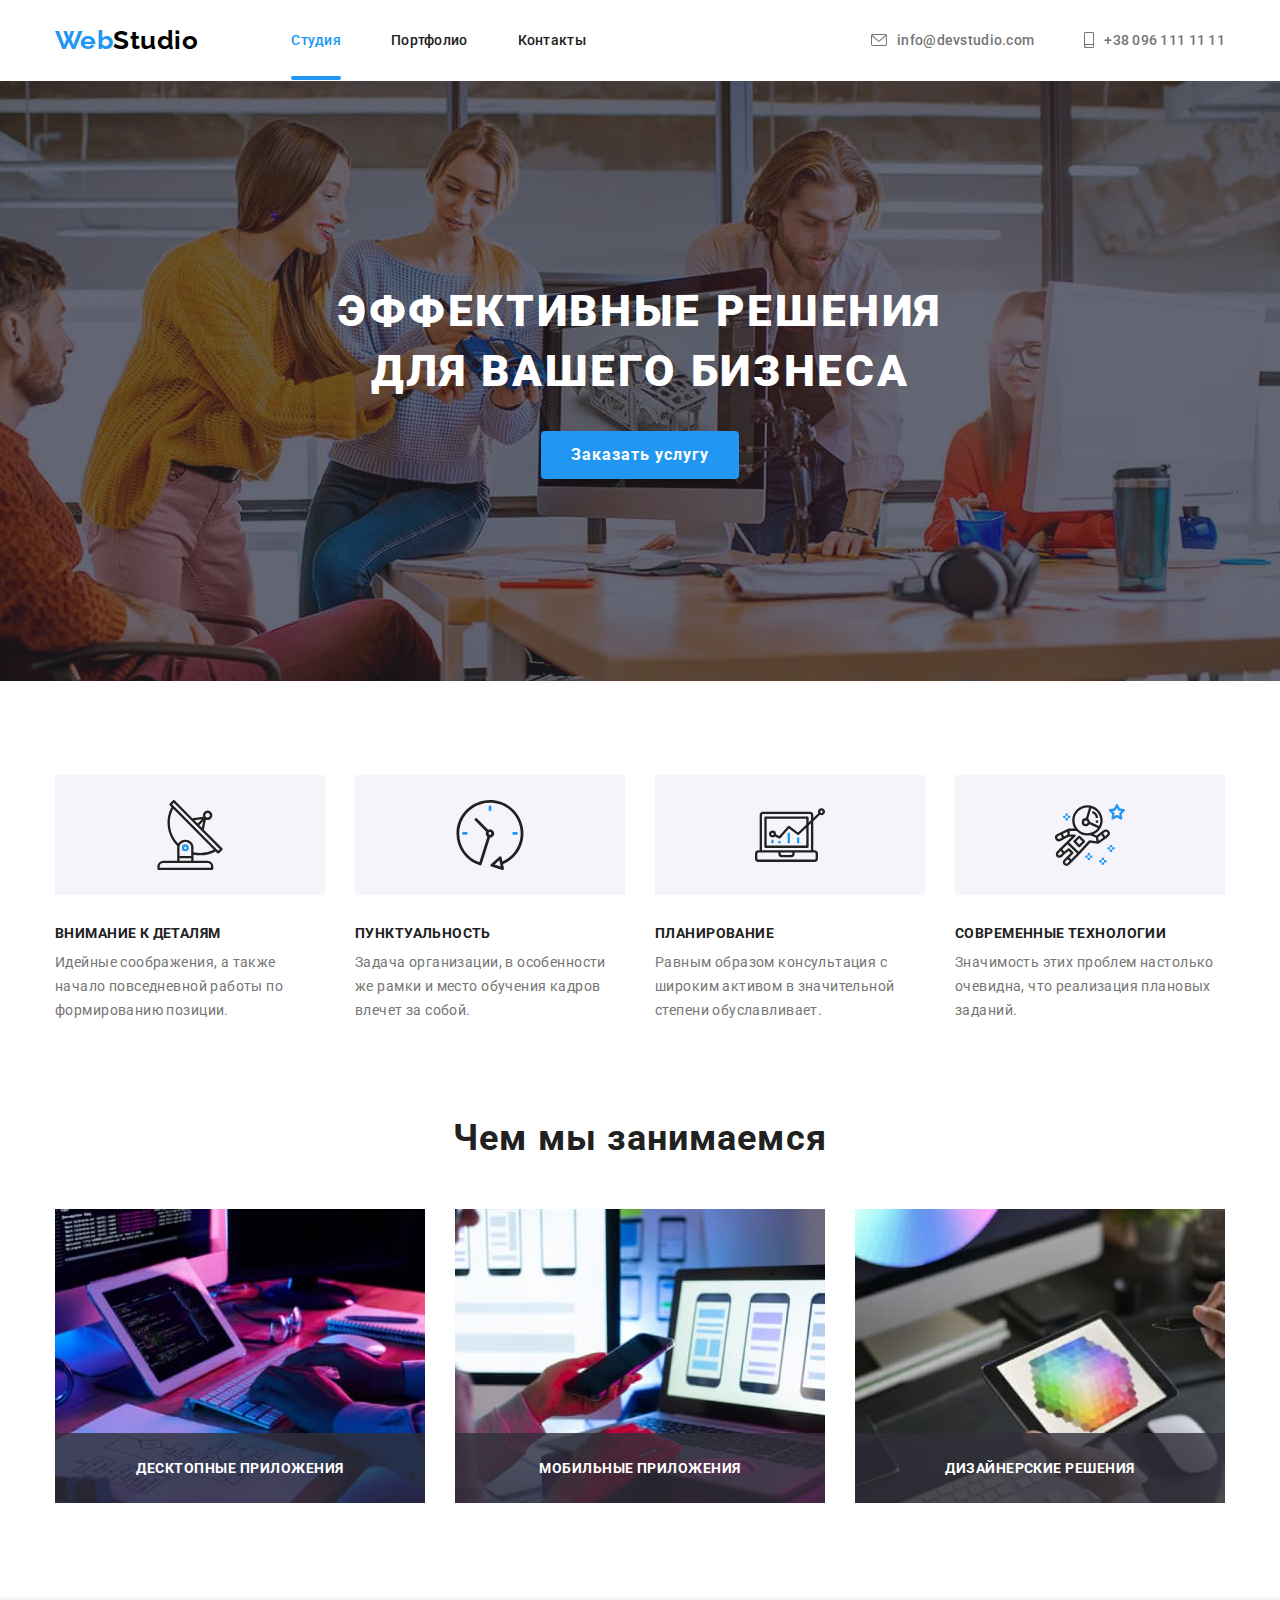
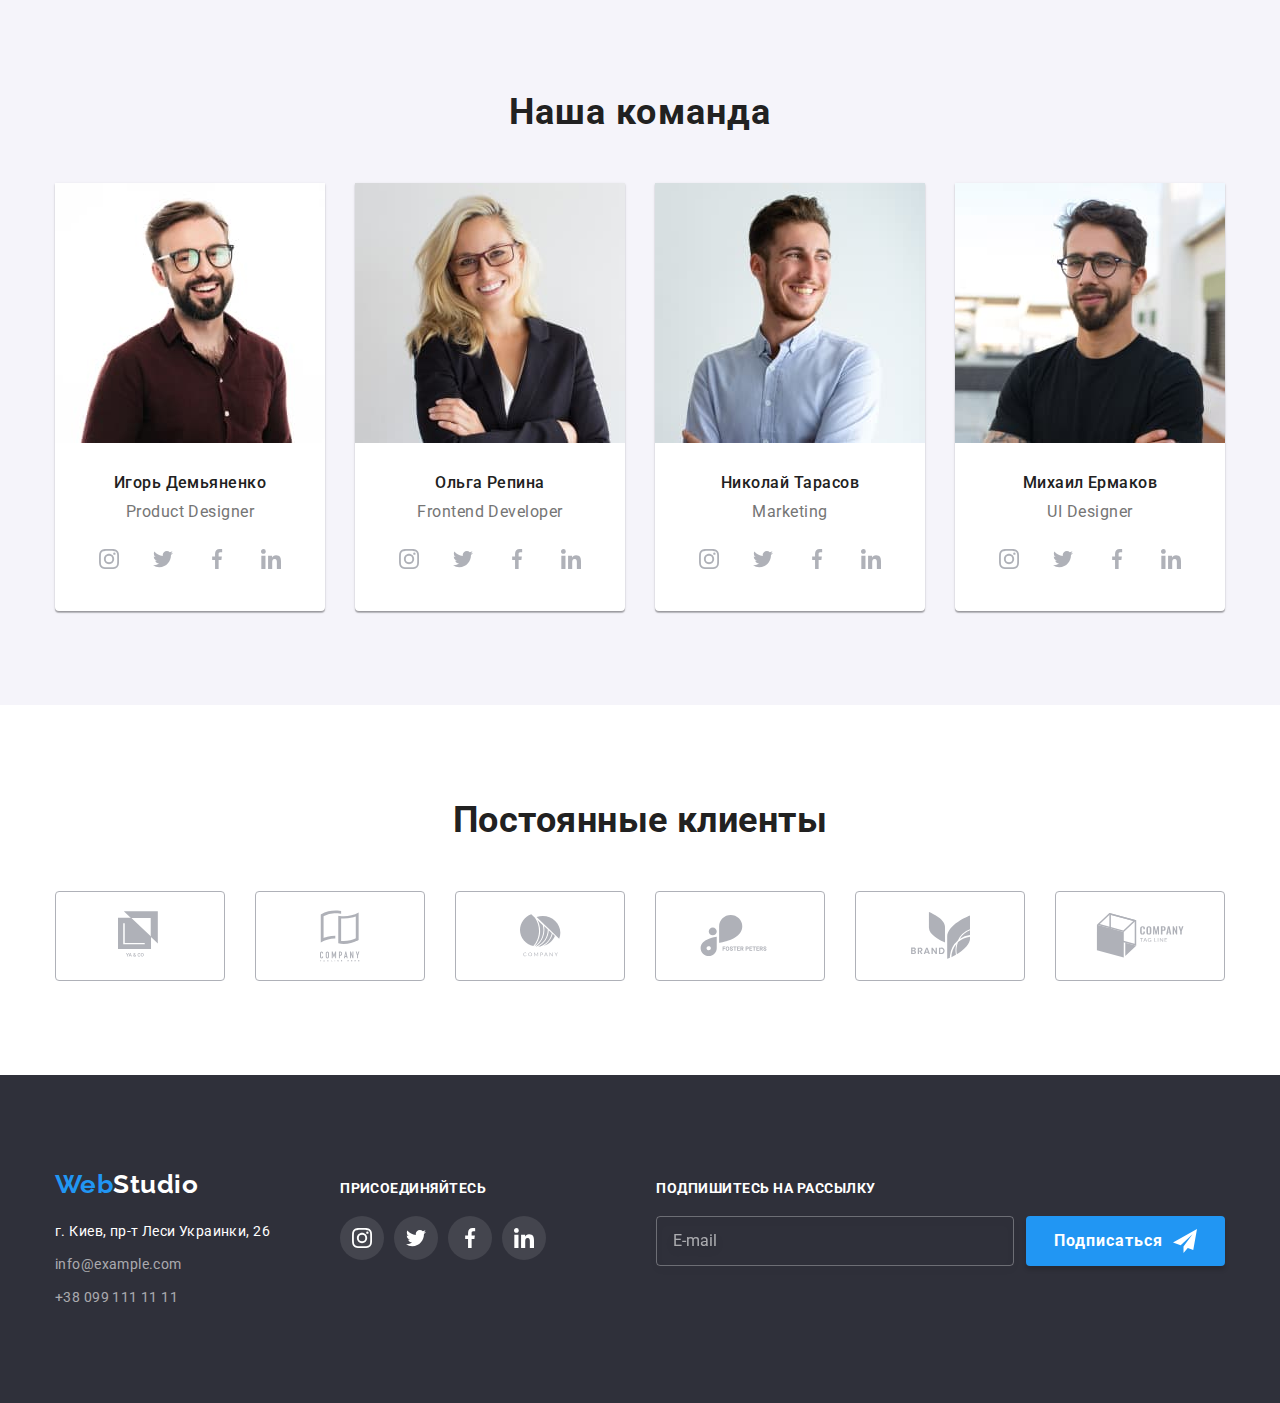
==== commit dc1dc3df: "-исправлены замечания" ====
--- a/index.html
+++ b/index.html
@@ -360,7 +360,7 @@
                 </address>
             </div>
             <div class="socials-footer-container">
-                <h2 class="socials-footer-title">присоединяйтесь</h2>
+                <p class="socials-footer-title">присоединяйтесь</p>
                 <ul class="footer-socials-list list">
                     <li class="team-socials-list-item">
                         <a class="team-socials-list-link link socials-dark-theme" href="">
@@ -394,7 +394,7 @@
             </div>
 
             <form class="form-footer">
-                <h2 class="form-footer-title">Подпишитесь на рассылку</h2>
+                <p class="form-footer-title">Подпишитесь на рассылку</p>
                 <div class="form-row">
                     <label class="form-field-footer">
                         <input class="form-input-footer" type="email" name="mail" placeholder="E-mail">
@@ -449,7 +449,8 @@
                     </span>
                 </label>
 
-                <label class="modal-form-input-label" for="modal-comment"><span class="text-lable">Комментарий</span>
+                <label class="modal-form-input-msg-label" for="modal-comment"><span
+                        class="text-lable">Комментарий</span>
                     <textarea class="modal-form-msg" name="user-comment" id="modal-comment"
                         placeholder="Введите текст"></textarea>
                 </label>
--- a/css/style.css
+++ b/css/style.css
@@ -609,8 +609,6 @@
 .socials-footer-container {
     display: flex;
     flex-direction: column;
-    
-    margin-right: 93px;
 }
 
 .socials-footer-title {
@@ -637,10 +635,13 @@
     display: flex;
     align-items: flex-start;
     flex-direction: column;
+
+    margin-left: auto;
 }
 
 .form-row {
     display: flex;
+    justify-content: fl;
 }
 
 .form-field-footer {
@@ -767,7 +768,8 @@
     fill: currentColor;
 }
 
-.modal-button-close:hover {
+.modal-button-close:hover,
+.modal-button-close:focus {
     color: var(--accent-color);
 }
 
@@ -786,8 +788,12 @@
     position: relative;
 }
 
-.modal-form-input-label {
+.modal-form-input-label:not(:last-child) {
     margin-bottom: 10px;
+}
+
+.modal-form-input-msg-label {
+    margin-bottom: 20px;
 }
 
 .text-lable {
@@ -893,7 +899,6 @@
     line-height: 1.714;
     color: var(--text-color);
 
-    margin-top: 10px;
     margin-bottom: 30px;
 }
 
